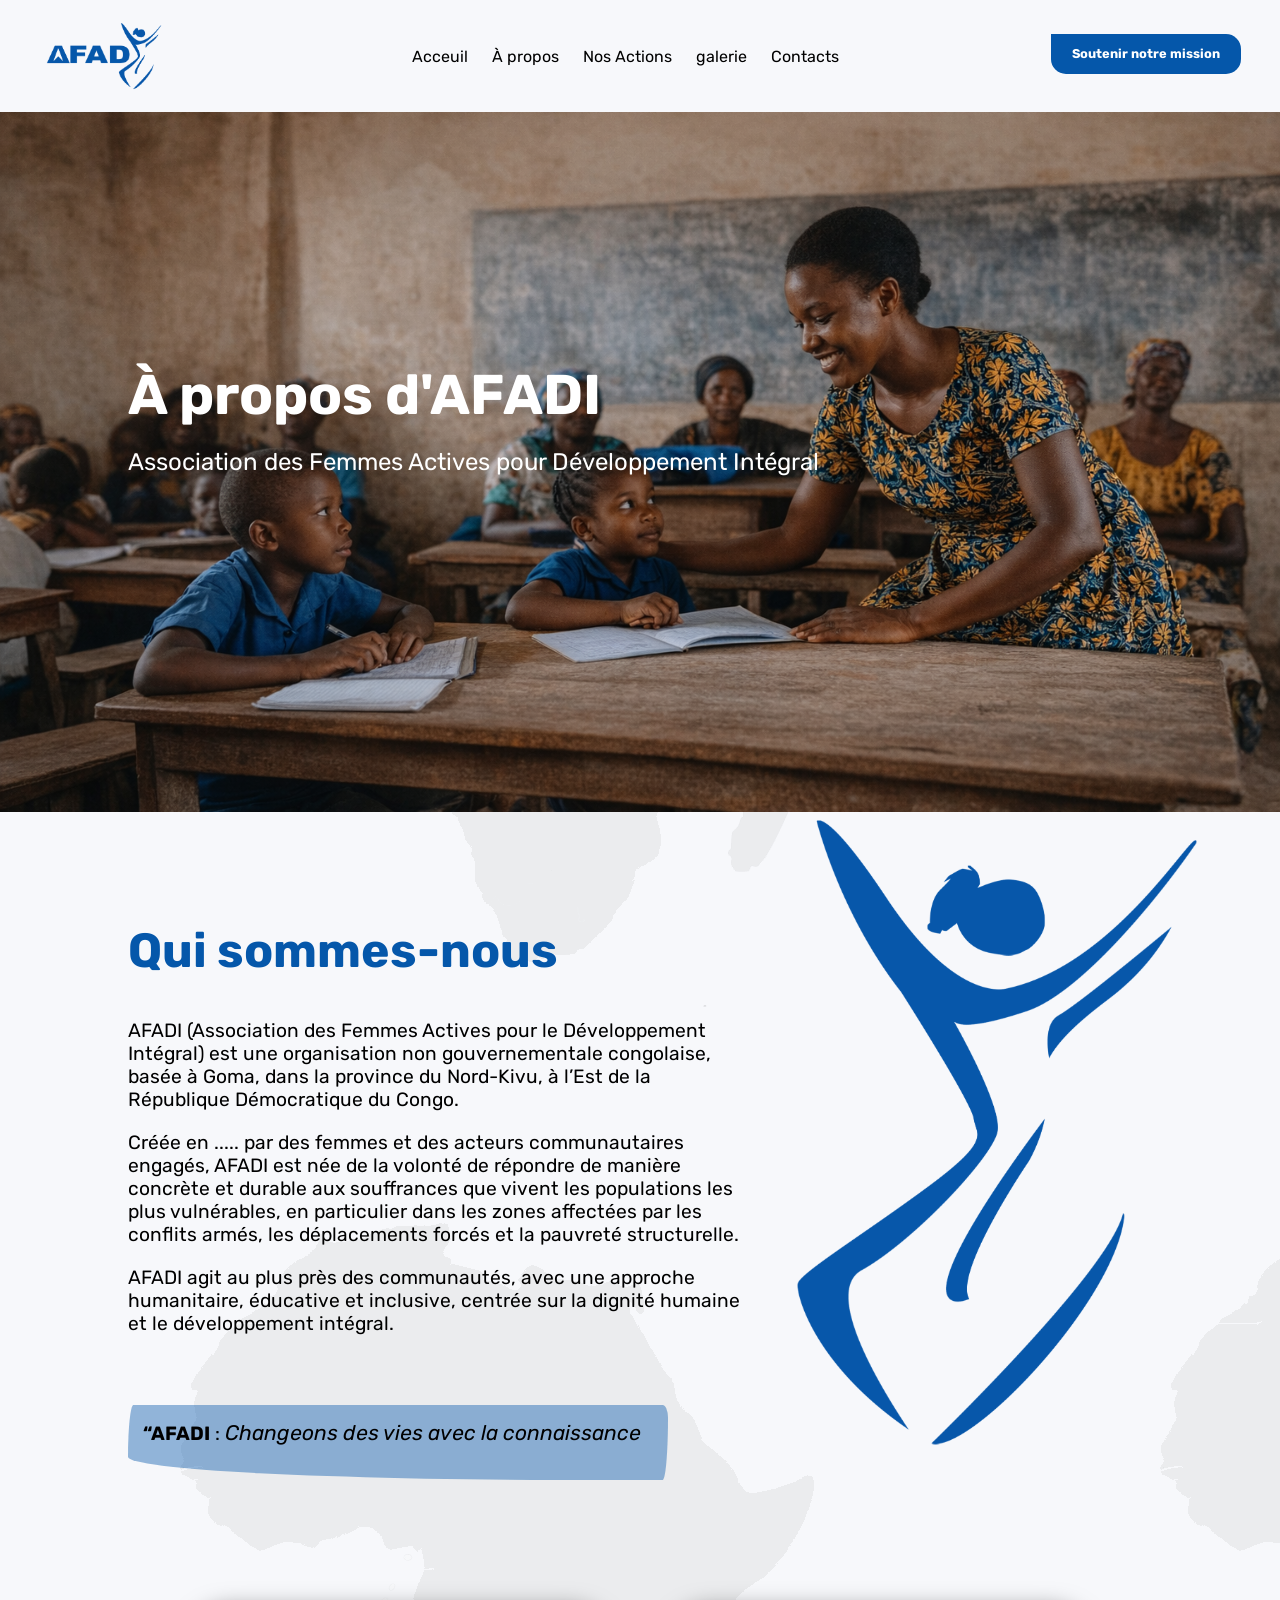
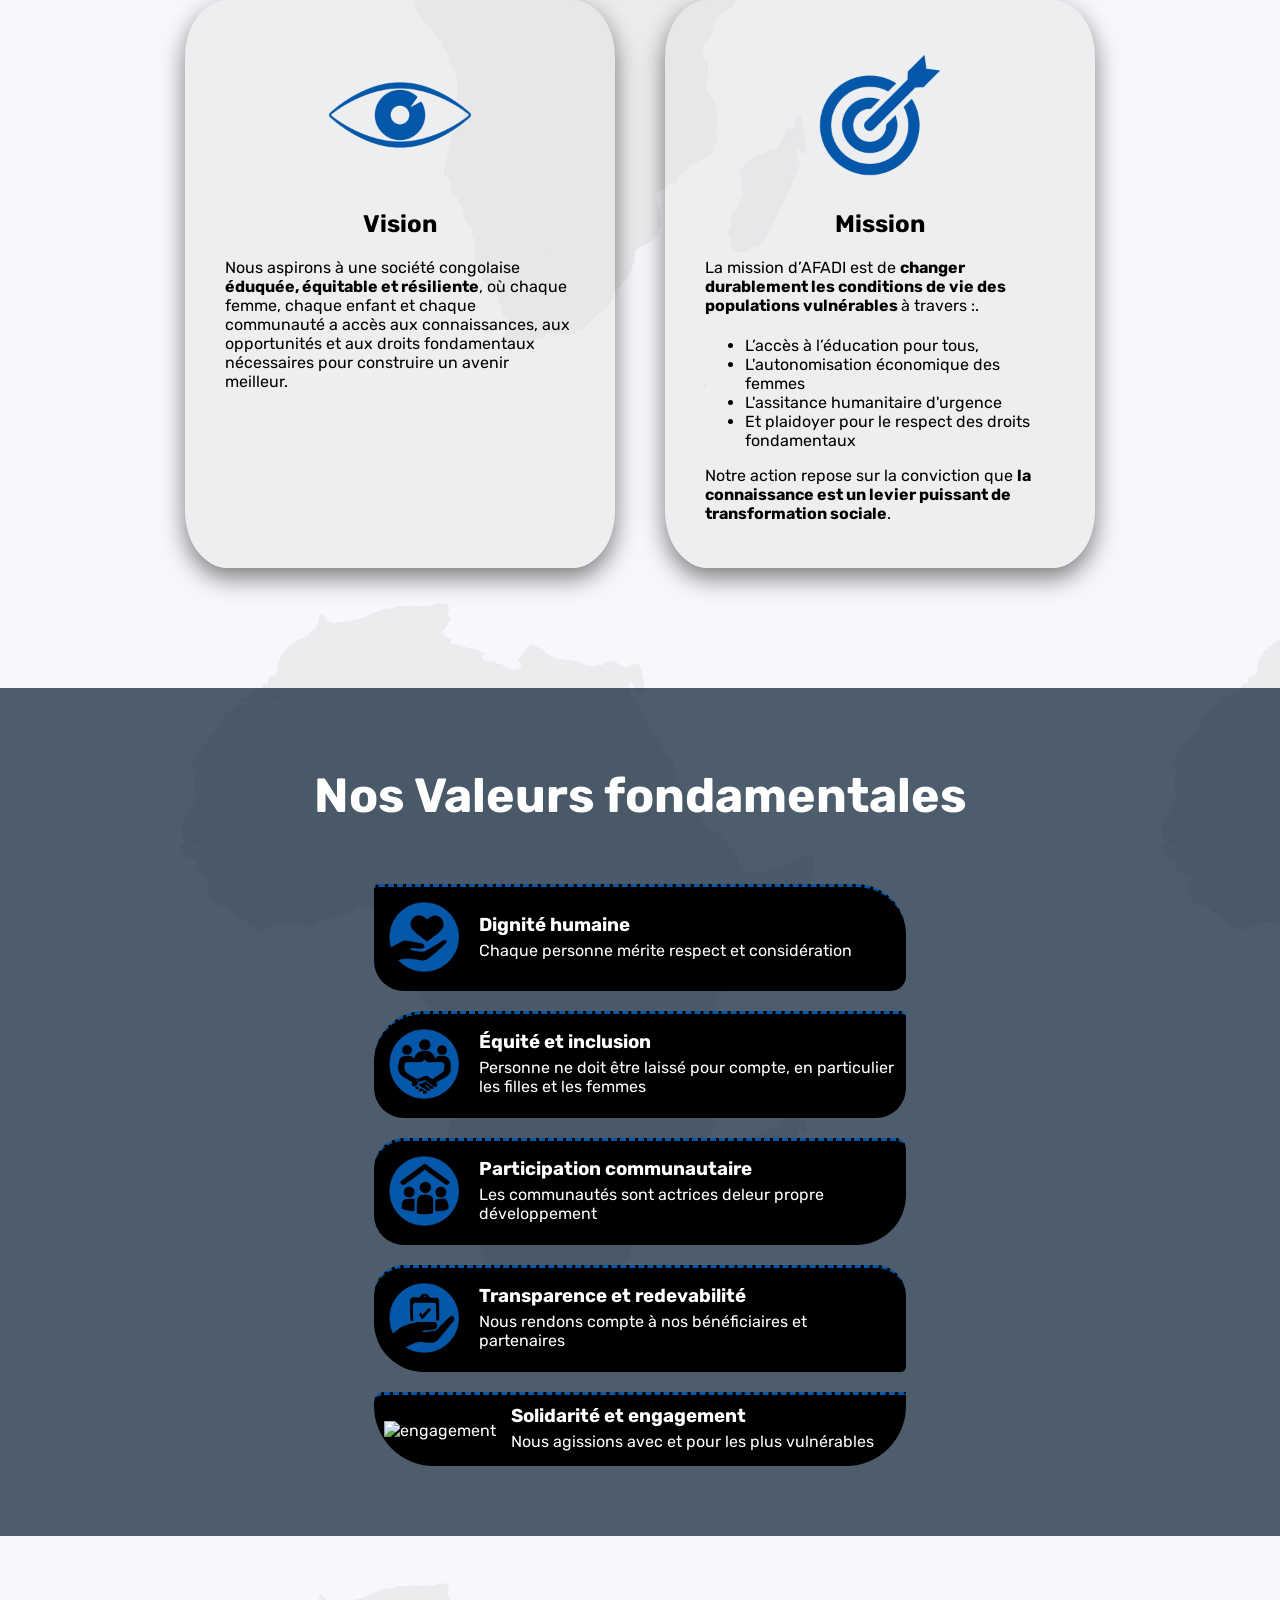
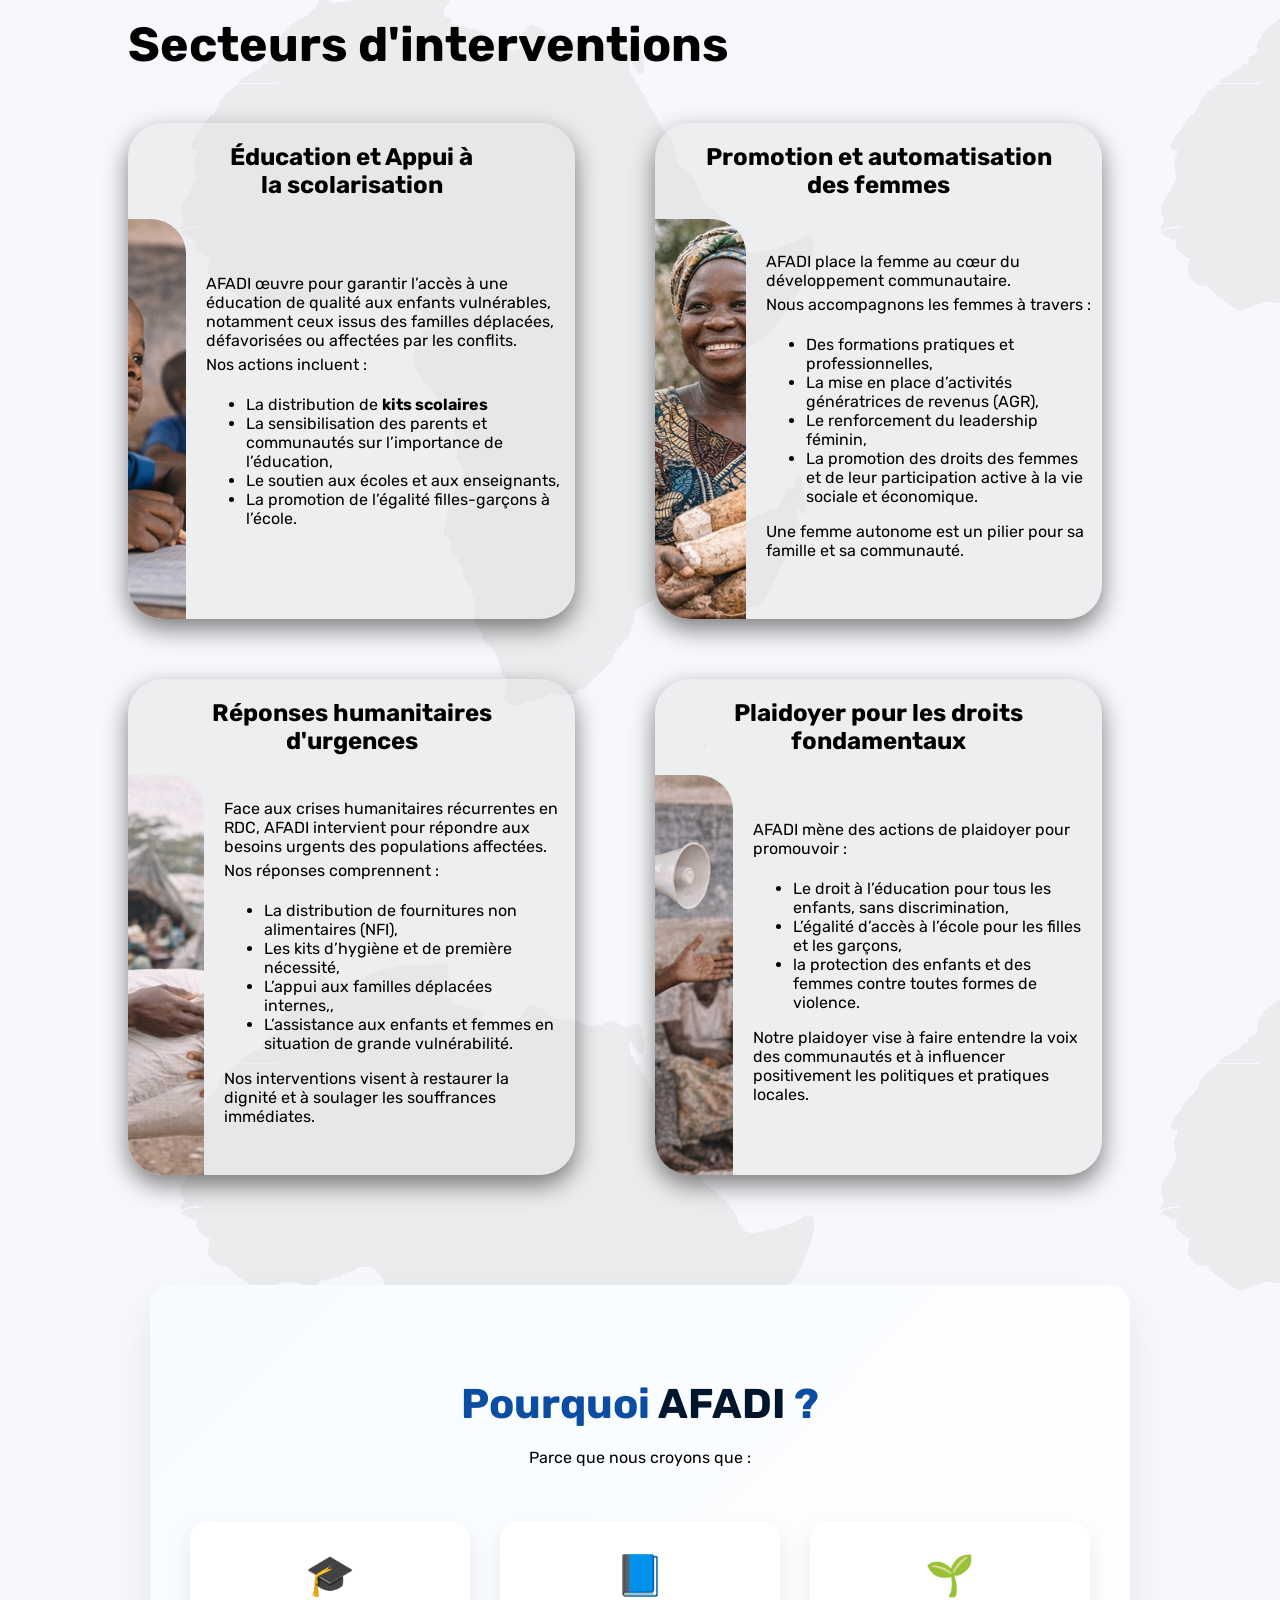
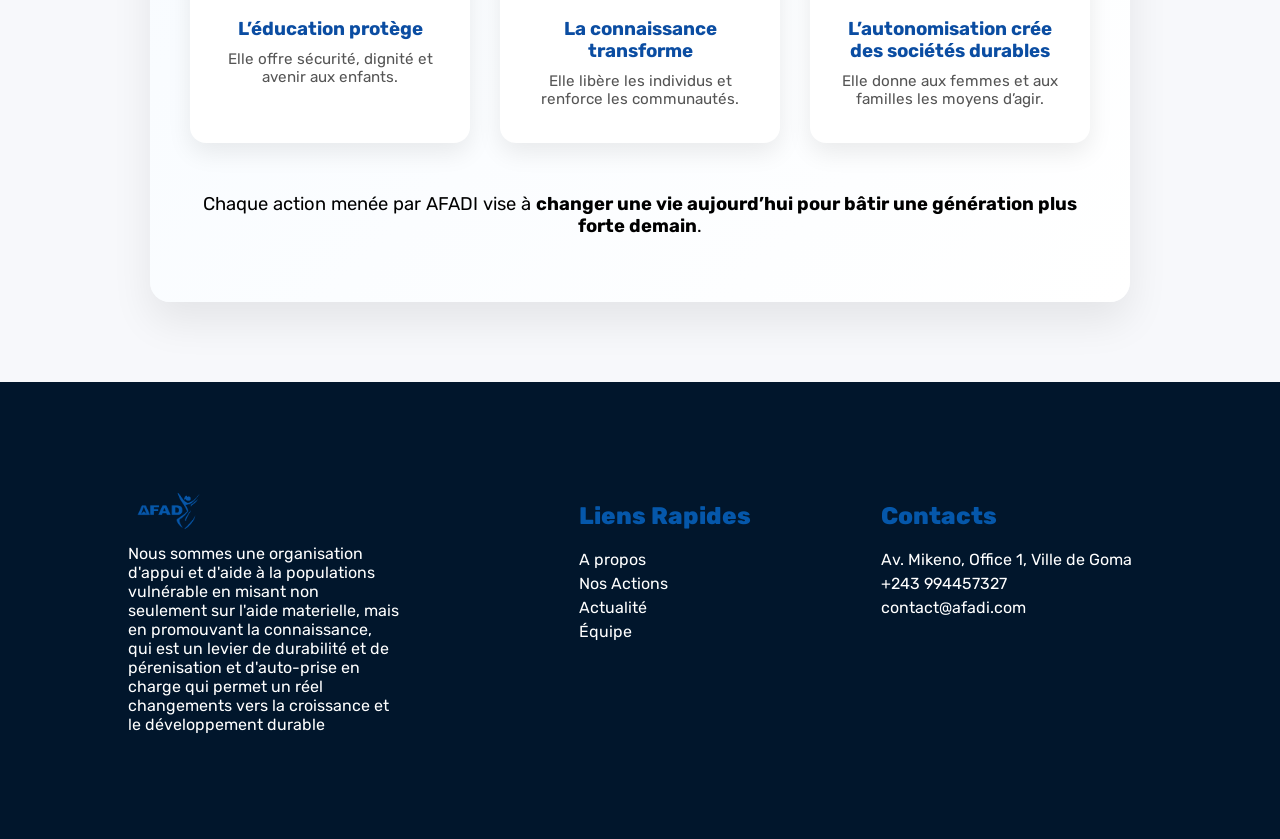
==== Apropos.html @ 5223f1b3 "Premiere base du site Afadi" ====
<!DOCTYPE html>
<html lang="en">
<head>
    <meta charset="UTF-8">
    <meta name="viewport" content="width=device-width, initial-scale=1.0">
    <title>AFADI_À Propos</title>
    <link rel="stylesheet" href="styleApropos.css">
    <link rel="preconnect" href="https://fonts.googleapis.com">
    <link rel="preconnect" href="https://fonts.gstatic.com" crossorigin>
    <link href="https://fonts.googleapis.com/css2?family=Mozilla+Headline:wght@200..700&family=Rubik:ital,wght@0,300..900;1,300..900&display=swap" rel="stylesheet">
</head>
<body>
    <div class="partie1 btn">
        <header>
            <img src="logAf.png" alt="logo Afadi">
            <div class="ent">
                <nav>    
                   <a href="index.html" class="lien">Acceuil</a> 
                    <a href="Apropos.html" class="lien">À propos</a>
                    <a href="nosActions.html" class="lien"> Nos Actions</a>
                    <a href="#" class="lien"> galerie</a>
                    <a href="#" class="lien"> Contacts</a>
                </nav>
            </div>
            <div class="ent">
                <p>
                    <a href="#" class="bouton">Soutenir notre mission</a>
                </p>
            </div>
        </header>
    </div>

        <main>       
            <section class="about">
                
                <h1 class="about_title1">À propos d'AFADI</h1>
                <p>Association des Femmes Actives pour Développement Intégral</p>
                
            </section>
            <section class="impact">
                <div class="impact__bloc-text">
                    <h1>Qui sommes-nous</h1>
                    <p>AFADI (Association des Femmes Actives pour le Développement Intégral) est une organisation non gouvernementale congolaise, basée à Goma, dans la province du Nord-Kivu, à l’Est de la République Démocratique du Congo. </p>
                    <p>Créée en ..... par des femmes et des acteurs communautaires engagés, AFADI est née de la volonté de répondre de manière concrète et durable aux souffrances que vivent les populations les plus vulnérables, en particulier dans les zones affectées par les conflits armés, les déplacements forcés et la pauvreté structurelle. </p>
                    <p>AFADI agit au plus près des communautés, avec une approche humanitaire, éducative et inclusive, centrée sur la dignité humaine et le développement intégral.                        </p>
                    <div class="slogan">
                        <p><strong>“AFADI</strong> : <span>Changeons des vies avec la connaissance</span> </p>
                    </div>       
                </div>
                <div class="espace_logo">
                    <img src="icone-logo.png" alt="logo afadi">
                </div>
            </section>
            <section class="realisation sec">
                <div class="vision cadre">
                    <div class="titre">
                        <img src="images/illustration/IconeVision.png" alt="icone vision">
                    </div>
                    <div class="text_icone">
                        <h1>Vision</h1>
                        <p>Nous aspirons à une société congolaise <strong>éduquée, équitable et résiliente</strong>, où chaque femme, chaque enfant et chaque communauté a accès aux connaissances, aux opportunités et aux droits fondamentaux nécessaires pour construire un avenir meilleur.</p>
                    </div>
                </div>
                <div class="mission cadre">
                    <div class="titre">
                        <img src="images/illustration/IconeMission.png" alt="icone mission">
                    </div>
                    <div class="text_icone">
                        <h1>Mission</h1>
                        <p>La mission d’AFADI est de <strong> changer durablement les conditions de vie des populations vulnérables </strong> à travers :.</p>
                        <ul>
                            <li>L’accès à l’éducation pour tous,</li>
                            <li>L'autonomisation économique des femmes</li>
                            <li>L'assitance humanitaire d'urgence</li>
                            <li>Et plaidoyer pour le respect des droits fondamentaux</li>
                        </ul>
                        <p>Notre action repose sur la conviction que <strong> la connaissance est un levier puissant de transformation sociale</strong>.</p>
                    </div>
                </div>
            </section>
            <section class="nos_valeurs">
                <div class="section_valeur">
                    <h1>Nos Valeurs fondamentales</h1>
                    <div class="bloc_valeur">
                        <div class="valeur un">
                            <div class="icone_valeur">
                                <img src="images/illustration/iconeValeur/valeurDignite.png" alt="dignité">
                            </div>
                            <div>
                                <h3>Dignité humaine</h3>
                                <p>Chaque personne mérite respect et considération</p>
                            </div>
                        </div>
                        <div class="valeur deux">
                            <div class="icone_valeur">
                                <img src="images/illustration/iconeValeur/IconeEquite.png" alt="Equité">
                            </div>
                            <div>
                                <h3>Équité et inclusion</h3>
                                <p>Personne ne doit être laissé pour compte, en particulier les filles et les femmes</p>
                            </div>
                        </div>
                        <div class="valeur trois">
                            <div class="icone_valeur">
                                <img src="images/illustration/iconeValeur/valeurParticipation.png" alt="participation">
                            </div>
                            <div>
                                <h3>Participation communautaire</h3>
                                <p>Les communautés sont actrices deleur propre développement</p>
                            </div>
                        </div>
                        <div class="valeur quatre">
                            <div class="icone_valeur">
                                <img src="images/illustration/iconeValeur/valeurTransparence.png" alt="redevabilité">
                            </div>
                            <div>
                                <h3>Transparence et redevabilité</h3>
                                <p>Nous rendons compte à nos bénéficiaires et partenaires</p>
                            </div>
                        </div>
                        <div class="valeur cinq">
                            <div class="icone_valeur">
                                <img src="images/illustration/iconeValeur/IconeSolidarité.png" alt="engagement">
                            </div>
                            <div>
                                <h3>Solidarité et engagement</h3>
                                <p>Nous agissions avec et pour les plus vulnérables</p>
                            </div>
                        </div>
                    </div>
                </div>
           </section>
           <section class="secteur">
                <h1>Secteurs d'interventions</h1>
                <div class="bloc_secteur">
                    <div class="interventions education">
                        <h2>Éducation et Appui à <br> la scolarisation</h2>
                        <div class="contenue">
                            <div class="educ_image sect">
                                
                            </div>
                            <div class="educ text">
                                <p>AFADI œuvre pour garantir l’accès à une éducation de qualité aux enfants vulnérables, notamment ceux issus des familles déplacées, défavorisées ou affectées par les conflits.</p>
                                <p>Nos actions incluent :</p>
                                <ul>
                                    <li>La distribution de <strong>kits scolaires</strong></li>
                                    <li>La sensibilisation des parents et communautés sur l’importance de l’éducation,</li>
                                    <li>Le soutien aux écoles et aux enseignants,</li>
                                    <li>La promotion de l’égalité filles-garçons à l’école.</li>
                                </ul>
                            </div>
                        </div>
                    </div>
                    <div class="interventions Promotion">
                        <h2>Promotion et automatisation <br> des femmes</h2>
                        <div class="contenue">
                            <div class="promo_image sect">
                                
                            </div>
                            <div class="promo text">
                                <p>AFADI place la femme au cœur du développement communautaire.</p>
                                <p>Nous accompagnons les femmes à travers :</p>
                                <ul>
                                    <li>Des formations pratiques et professionnelles,</li>
                                    <li>La mise en place d’activités génératrices de revenus (AGR),</li>
                                    <li>Le renforcement du leadership féminin,</li>
                                    <li>La promotion des droits des femmes et de leur participation active à la vie sociale et économique.</li>
                                </ul>
                                <p>Une femme autonome est un pilier pour sa famille et sa communauté.</p>
                            </div>
                        </div>
                    </div>
                    <div class="interventions urgence">
                        <h2>Réponses humanitaires <br> d'urgences</h2>
                        <div class="contenue">
                            <div class="urgence_image sect">
                                
                            </div>
                            <div class="urgence text">
                                <p>Face aux crises humanitaires récurrentes en RDC, AFADI intervient pour répondre aux besoins urgents des populations affectées.</p>
                                <p>Nos réponses comprennent :</p>
                                <ul>
                                    <li>La distribution de fournitures non alimentaires (NFI),</li>
                                    <li>Les kits d’hygiène et de première nécessité,</li>
                                    <li>L’appui aux familles déplacées internes,,</li>
                                    <li>L’assistance aux enfants et femmes en situation de grande vulnérabilité.</li>
                                </ul>
                                <p>Nos interventions visent à restaurer la dignité et à soulager les souffrances immédiates.</p>
                            </div>
                        </div>
                    </div>
                    <div class="interventions plaidoyer">
                        <h2>Plaidoyer pour les droits <br> fondamentaux</h2>
                        <div class="contenue">
                            <div class="plaidoyer_image sect">
                                
                            </div>
                            <div class="plaidoyer text">
                                <p>AFADI mène des actions de plaidoyer pour promouvoir :</p>
                                <ul>
                                    <li>Le droit à l’éducation pour tous les enfants, sans discrimination,</li>
                                    <li>L’égalité d’accès à l’école pour les filles et les garçons,</li>
                                    <li>la protection des enfants et des femmes contre toutes formes de violence.</li>
                                </ul>
                                <!-- <p>Nous collaborons avec :</p>
                                <ul>
                                    <li>Le gouvernement à travers ses différents services</li>
                                    <li>Les différents Cluster ainsi que les organisations partenaires et les leaders communautaires.</li>
                                </ul> -->
                                <p>Notre plaidoyer vise à faire entendre la voix des communautés et à influencer positivement les politiques et pratiques locales.</p>
                            </div>
                        </div>
                    </div>
                </div>            
           </section>
           
           <section class="afadi">
                <h1>Pourquoi <strong>AFADI</strong> ?</h1>
                <p>Parce que nous croyons que :</p>
            
                <div class="afadi-pillars">
                <div class="pillar">
                    <span>🎓</span>
                    <h3>L’éducation protège</h3>
                    <p>Elle offre sécurité, dignité et avenir aux enfants.</p>
                </div>
            
                <div class="pillar">
                    <span>📘</span>
                    <h3>La connaissance transforme</h3>
                    <p>Elle libère les individus et renforce les communautés.</p>
                </div>
            
                <div class="pillar">
                    <span>🌱</span>
                    <h3>L’autonomisation crée des sociétés durables</h3>
                    <p>Elle donne aux femmes et aux familles les moyens d’agir.</p>
                </div>
                </div>
            
                <p class="afadi-impact">
                Chaque action menée par AFADI vise à
                <strong>changer une vie aujourd’hui pour bâtir une génération plus forte demain</strong>.
                </p>
          </section>

        </main>
        <footer>
            <div class="all">
                <div class="foot info">
                    <img src="logAf.png" alt="logo Afadi">
                    <p>Nous sommes une organisation d'appui et d'aide à la populations vulnérable en misant non seulement sur l'aide materielle, mais en promouvant la connaissance, qui est un levier de durabilité et de pérenisation et d'auto-prise en charge qui permet un réel changements vers la croissance et le développement durable </p>
                </div>
                <div class="foot liens">
                    <h2>Liens Rapides</h2>
                    <p><a href="#">A propos</a></p>
                    <p><a href="#">Nos Actions</a></p>
                    <p><a href="#">Actualité</a></p>
                    <p><a href="#">Équipe</a></p>
                </div>
                <div class="foot contact">
                    <h2>Contacts</h2>
                    <p>Av. Mikeno, Office 1, Ville de Goma</p>
                    <p>+243 994457327</p>
                    <p>contact@afadi.com</p>
                </div>
            </div>
        </footer>
  
</body>
</html>
---- styleApropos.css ----
body{
    margin: 0px;
    font-family: "Rubik", sans-serif;
    background-color: #f7f8fb;
}
.btn{
    padding :0% 2%;
}

/* bloc regroupant tout les elements de l'entete */

img{
    width: 150px;
}
header{
    padding: 3px;
    display: flex;
    justify-content:space-between;
}
header p {
    font-size: 0.8em;
}
.ent{
    display : flex;
    align-items: center;
    gap: 40px;
}
nav{
    display: inline-block;
}
.lien{
    margin-left: 20px;
    text-decoration: none;
    color: black;
}
.lien:hover{
    font-weight: 300;
    /* text-decoration-style: dotted; */
    border-bottom: #0557aa 2px solid;
}
.bouton{
    display: block;
    color: white;
    background-color: #0557aa;
    width: 170px;
    height: 40px;
    border-radius: 0px 15px 15px 15px;
    text-align: center;
    display: flex;
    align-items: center;
    justify-content: center;
    text-decoration: none;
    font-weight: bolder;
    margin-right: 10px;
    padding: 0px 10px;
}

/* section à propos */
.about {
    height: 700px;
    background-image: url(images/Enseignante.png);
    background-size: cover;
    background-repeat: no-repeat;
    background-position: 20%;
    margin-bottom: 70px ;
}
.about_title1{
    font-size: 3.5em;
    color: white;
    padding-top: 250px ;
    width: 80%;
    padding-bottom: 20px;
    margin: auto;
}
.about_title1 + p {
    color: white;
    font-size: 1.5em;
    font-weight: 400;
    width: 80%;
    margin: auto;
}

a:hover{
    transform: scale(0.9);
}
/*  */
main{
    background-image: url(images/img_util/background2.png);
}


/* bloc qui justifie l'impact de nos actions */
.impact{
    width: 80%;
    margin: auto;
    display: flex;
}

.impact__bloc-text{
    width: 60%;
    margin-bottom: 50px;
}
.impact__bloc-text h1{
    font-size: 3em;
    color: #0557aa;
}
.impact__bloc-text p{
    font-size: 1.2em;
    padding-bottom: 20px;
}
.espace_logo{
    margin: auto;
    position: relative;
    
}
.espace_logo img{
    width: 500px;
    position: absolute;
    left:-200px;
    bottom: -260px ;
}
.slogan{
    background-color:#0558aa6c;
    padding: 15px;
    margin-top: 50px;
    width: 510px;
    border-radius: 1% 1% 1% 83% / 69% 17% 83% 31% ;
}
.slogan span{
    font-style: italic;
    font-size: 1.1em;
}

/* design responsive pour la partie impact */

@media screen and (max-width: 900px){
    .slogan{
        width: 370px;
        font-size: 80%;
    }
    .impact__bloc-text p{
        font-size: 1.1em;
    }
    .espace_logo{
        display: none;
    }
}

/* partie réalisation des projets */
.sec{
    width: 80%;
    margin: auto;
    display: flex;
    justify-content: center;
    flex-wrap: wrap;
    gap:50px;
    padding-top: 70px;
    padding-bottom:120px;
}
.cadre{
    width: 350px;
    background-color: #e1e1e375;
    border-radius: 10% 10% 10% 10%;
    padding: 40px;
    /* margin-top: 60px; */
    /* margin-bottom: 30px; */
    box-shadow: 0 10px 25px rgba(0, 0, 0, 0.5);
}
.titre img {
    display: block;
    margin: auto;
}
.text_icone h1{
    text-align: center;
}

/* Nos valeurs fondamentaux */
.nos_valeurs{
    background-color: #01162caf;
    color: white;
    margin-bottom: 80px;
}
.section_valeur{
    width: 80%;
    margin: auto;
    padding: 20px 0px;
}
.section_valeur h1{
    text-align: center;
    padding: 20px 0px;
    font-size: 3em;
}
.bloc_valeur{
    
    padding-bottom: 30px;
}
.valeur{
    display: flex;
    align-items: center;
    background-color: black;
    width: 50%;
    margin-bottom: 20px !important;
    margin: auto;
    padding: 10px 10px;
    gap: 15px;
    border-top: #0557aa dashed 3px;
    transition: transform 0.8s ease;
}
.valeur:hover {
    transform: translateY(4px);
    box-shadow: 0 10px 25px rgba(0, 0, 0, 0.5);
  }
.un{
    border-radius: 5px 50px 15px 30px;
}
.deux{
    border-radius: 50px 5px 30px 30px;
}
.trois{
    border-radius: 30px 10px 50px 30px;
}
.quatre{
    border-radius: 30px 30px 5px 50px;
}
.cinq{
    border-radius: 10px 0px 60px 60px;
}
.valeur h3,p{
    margin: 0px;
    padding-bottom: 5px;
}
.icone_valeur img{
    width: 80px;
}

@media screen and (max-width:850px) {
    .valeur{
        width: 90%;
    }
    .section_valeur{
        width: 100%;
    }
}

/* secteurs dans lesquelles AFADi interviens  */

.secteur{
    width: 80%;
    margin: auto;
}
.secteur h1{
    font-size: 3em;
    margin-bottom: 50px;
}
.bloc_secteur{
    display: grid;
    grid-template-columns: repeat(auto-fit, minmax(450px, 1fr));
    /* grid-template-columns: 1fr 1fr; */
    gap: 30px;
    
}
.interventions{
    border-radius: 35px;
    background-color: #e1e1e375;
    margin-bottom: 30px;
    box-shadow: 0 10px 25px rgba(0, 0, 0, 0.5);
    width: 90%;
}
.interventions h2{
    text-align: center;
}
.contenue{
    display: flex;
    align-items: center;
    gap:20px;
    height: 400px;
}
.sect{
    width: 48%;
    height: 400px;
    border-radius: 0px 35px 0 35px;
    aspect-ratio: 5 / 5;
}
.text{
    
    max-height: 350px;
    /* overflow: scroll; */
    padding-right: 10px;
    padding-bottom: 20px;
}
.educ_image{
    background-image: url(images/imageSecteur/education.jpg);
    background-size: cover;
    background-position: center;
}
.promo_image{
    background-image: url(images/imageSecteur/automatisation.jpg);
    background-size: cover;
    background-position: center;
}
.urgence_image{
    background-image: url(images/imageSecteur/urgence.jpg);
    background-size: cover;
    background-position: center;
}
.plaidoyer_image{
    background-image: url(images/imageSecteur/plaidoyer.jpg);
    background-size: cover;
    background-position: center;
}

@media screen and (max-width:600px){
    .contenue{
        flex-direction: column;
        height: 590px;
    }
    .sect{
        width: 100%;
        height: 250px;
    }
    .text{
        padding: 20px;
    }
}

/* pourquoi choisir ADAFI */

.afadi {
    max-width: 900px;
    margin: 80px auto;
    padding: 60px 40px;
    background: linear-gradient(135deg, #f7fbff, #ffffff);
    border-radius: 20px;
    box-shadow: 0 20px 40px rgba(0, 0, 0, 0.08);
    text-align: center;
  }
  
  .afadi h1 {
    font-size: 2.6rem;
    color: #0b4da2;
    margin-bottom: 20px;
  }
  
  .afadi h1 strong {
    color: #01162c /* doré AFADI */
  }

  .afadi-pillars {
    display: grid;
    grid-template-columns: repeat(auto-fit, minmax(250px, 1fr));
    gap: 30px;
    margin: 50px 0;
  }
  
  .pillar {
    background: #ffffff;
    border-radius: 16px;
    padding: 30px 20px;
    box-shadow: 0 10px 25px rgba(0, 0, 0, 0.08);
    transition: transform 0.3s ease;
  }
  
  .pillar:hover {
    transform: translateY(8px);
  }
  
  .pillar span {
    font-size: 2.5rem;
    display: block;
    margin-bottom: 15px;
  }
  
  .pillar h3 {
    color: #0b4da2;
    margin-bottom: 10px;
  }
  
  .pillar p {
    font-size: 0.95rem;
    color: #555;
  }
  
  .afadi-impact {
    font-size: 1.15rem;
    margin-top: 30px;
  }


/* partie footer */

footer{
    background-color: #01162c;
    color: white;
    padding: 100px 0px;
}
.info img{
    width: 30%;
}
footer .all{
    display: flex;
    gap: 30px;
    width: 80%;
    margin: auto;
    
}
.foot{
    width: 50%;
}
.liens{
    padding-left: 150px;
}
.liens a{
    text-decoration: none;
    color: white;
}
.foot h2{
    color: #0557aa;
    font-weight: 800;
}

/* responsive design, partie qui traite de design adaptative pour différents  types d'écran */

@media screen and (max-width:600px) {
    img{
        width: 150px;
    }
    header{
        flex-wrap: wrap;
        justify-content: center;
    }
    header p {
        font-size: 0.6em;
    }
    nav a{
        font-size: 0.8em;
    }
    nav{
        padding-bottom: 20px;
    }
    .bouton{
        width: 120px;
        height: 40px;
        border-radius: 0px 15px 15px 15px;
    }
    .chap1{
        width: 90%;
        margin-left: 8%;
        margin-top:5%;
    }
    .chap1 h1{
        font-size: 2.5em;
        padding-bottom: 2%;
    }
    .chap1 p{
        font-size: 1.3em;
        width: 90%;
        margin-top : 10%;
    }
    .chap1 a{
        font-size: 0.5em;
        padding : 1% 0%;
        margin-top : 10%;
        margin: auto;
    }
    .partie1{
        background-size:0;
        background-repeat: no-repeat;
    }
    .responsive{
        background-image: url(images/img_util/background1.png);
        height: 320px;
        background-size:150%;
        background-position: right;
    }
    .point1{
        font-size: 0.7em;
    }
    /* partie à propos */
    .about_title1{
        font-size: 2.1em;
    }
    .nos_activites {
        flex-direction: column;
        align-items: center;
        gap: 50px;
    }
    .boite{
        width: 200px;
        background-color: #ffffff;
        padding :  10px 40px;
        margin : auto;
    }
    /* partie impact */
    .impact__bloc{
        flex-direction: column-reverse;
        gap: 40px;
        
    }
    .impact__bloc-text{
        width: 100%;
    }
    .jus{
        text-align: center;
    }
    .impact__bloc-text h1{
        font-size: 2.5em;
    }
    .impact__bloc-image{
        width: 450px;
        margin: auto;
        
    }
    .image1{
        width: 400px ;
        height: 400px;
    }
    .image2{
        left: 50px;
        bottom: 10px;
    }
    .image3{
        width: 150px ;
        height: 150px;
        right: -10px;
        top: 170px;   
    }
    /* parties réalialisation */
    .real__titre{
        font-size: 2.5em;
    }
    .real__para{
        margin-bottom: 50px;
    }
    .real__projet{
        flex-direction: column;
        gap : 50px
    }
    .reali{
        width: 350px;
        margin: 0;
        margin: auto;
    }
    .rubrique .score{
        font-size: 1.3em;
    }
    .text h2{
        font-size: 1.2em;
    }
    .consulte p{
        font-size: 0.7em;
    }
   /* partie équipe */
    .partiequipe{
        flex-direction: column;
        align-items: center;
        gap: 50px;
    }
    .pht{
        width: 340px;
        height: 340px;
    }
    .equipe h1{
        font-size: 2em;
    }
    /* partie footer */
    footer{
        background-color: #01162c;
        color: white;
        padding: 50px 0px;
    }
    .info img{
        width: 40%;
    }
    footer .all{
        flex-direction: column;
        gap: 30px;
        width: 80%;
        margin: auto;
        
    }
    .foot{
        width: 100%;
    }
    .liens{
        padding-left: 0px;
    }
    .liens a{
        text-decoration: none;
        color: white;
    }
    .foot h2{
        color: #0557aa;
        font-weight: 800;
    }
}

@media screen and (min-width:600px) and  (max-width:1200px) {
    img{
        width: 150px;
    }
   
    header p {
        font-size: 0.6em;
    }
    nav a{
        font-size: 0.8em;
    }
    nav{
        padding-bottom: 20px;
    }
    .bouton{
        width: 120px;
        height: 40px;
        border-radius: 0px 15px 15px 15px;
    }
    .chap1{
        width: 45%;
        margin-left: 8%;
        margin-top:5%;
    }
    .chap1 h1{
        font-size: 2.5em;
        padding-bottom: 2%;
    }
    .chap1 p{
        font-size: 1.3em;
        width: 90%;
        margin-top : 10%;
    }
    .chap1 a{
        font-size: 0.5em;
        padding : 1% 0%;
        margin-top : 10%;
        margin: auto;
    }
    .partie1{
        background-size:contain;
        background-repeat: no-repeat;
        background-position:120px;
    }
    .point1{
        font-size: 0.7em;
    }
    /* partie à propos */
    .about_title1{
        font-size: 2.1em;
    }
    .nos_activites {
        display: grid;
        grid-template-columns: 1fr 1fr;
        margin-top: 50px ;
        gap: 50px;
    }
    .boite{
        width: 200px;
        height: 350px;
        background-color: #ffffff;
        padding :  10px 40px;
        margin : auto;
    }
    /* partie impact */
    .impact__bloc{
        flex-direction: column-reverse;
        gap: 40px;
        
    }
    .impact__bloc-text{
        width: 100%;
    }
    .jus{
        text-align: center;
    }
    .impact__bloc-text h1{
        font-size: 2.5em;
    }
    .impact__bloc-image{
        width: 450px;
        margin: auto;
        
    }
    .image1{
        width: 400px ;
        height: 400px;
    }
    .image2{
        left: 50px;
        bottom: 10px;
    }
    .image3{
        width: 150px ;
        height: 150px;
        right: -10px;
        top: 170px;   
    }
    /* parties réalialisation */
    .real__titre{
        font-size: 2.5em;
    }
    .real__para{
        margin-bottom: 50px;
    }
    .real__projet{
        flex-wrap: wrap;
        gap : 50px
    }
    .reali{
        width: 350px;
        margin: 0;
        margin: auto;
    }
    .rubrique .score{
        font-size: 1.3em;
    }
    .text h2{
        font-size: 1.2em;
    }
    .consulte p{
        font-size: 0.7em;
    }
   /* partie équipe */
    .partiequipe{
        flex-direction: column;
        align-items: center;
        gap: 50px;
    }
    .pht{
        width: 340px;
        height: 340px;
    }
    .equipe h1{
        font-size: 2em;
    }
    /* partie footer */
    .info img{
        width: 40%;
    }
}
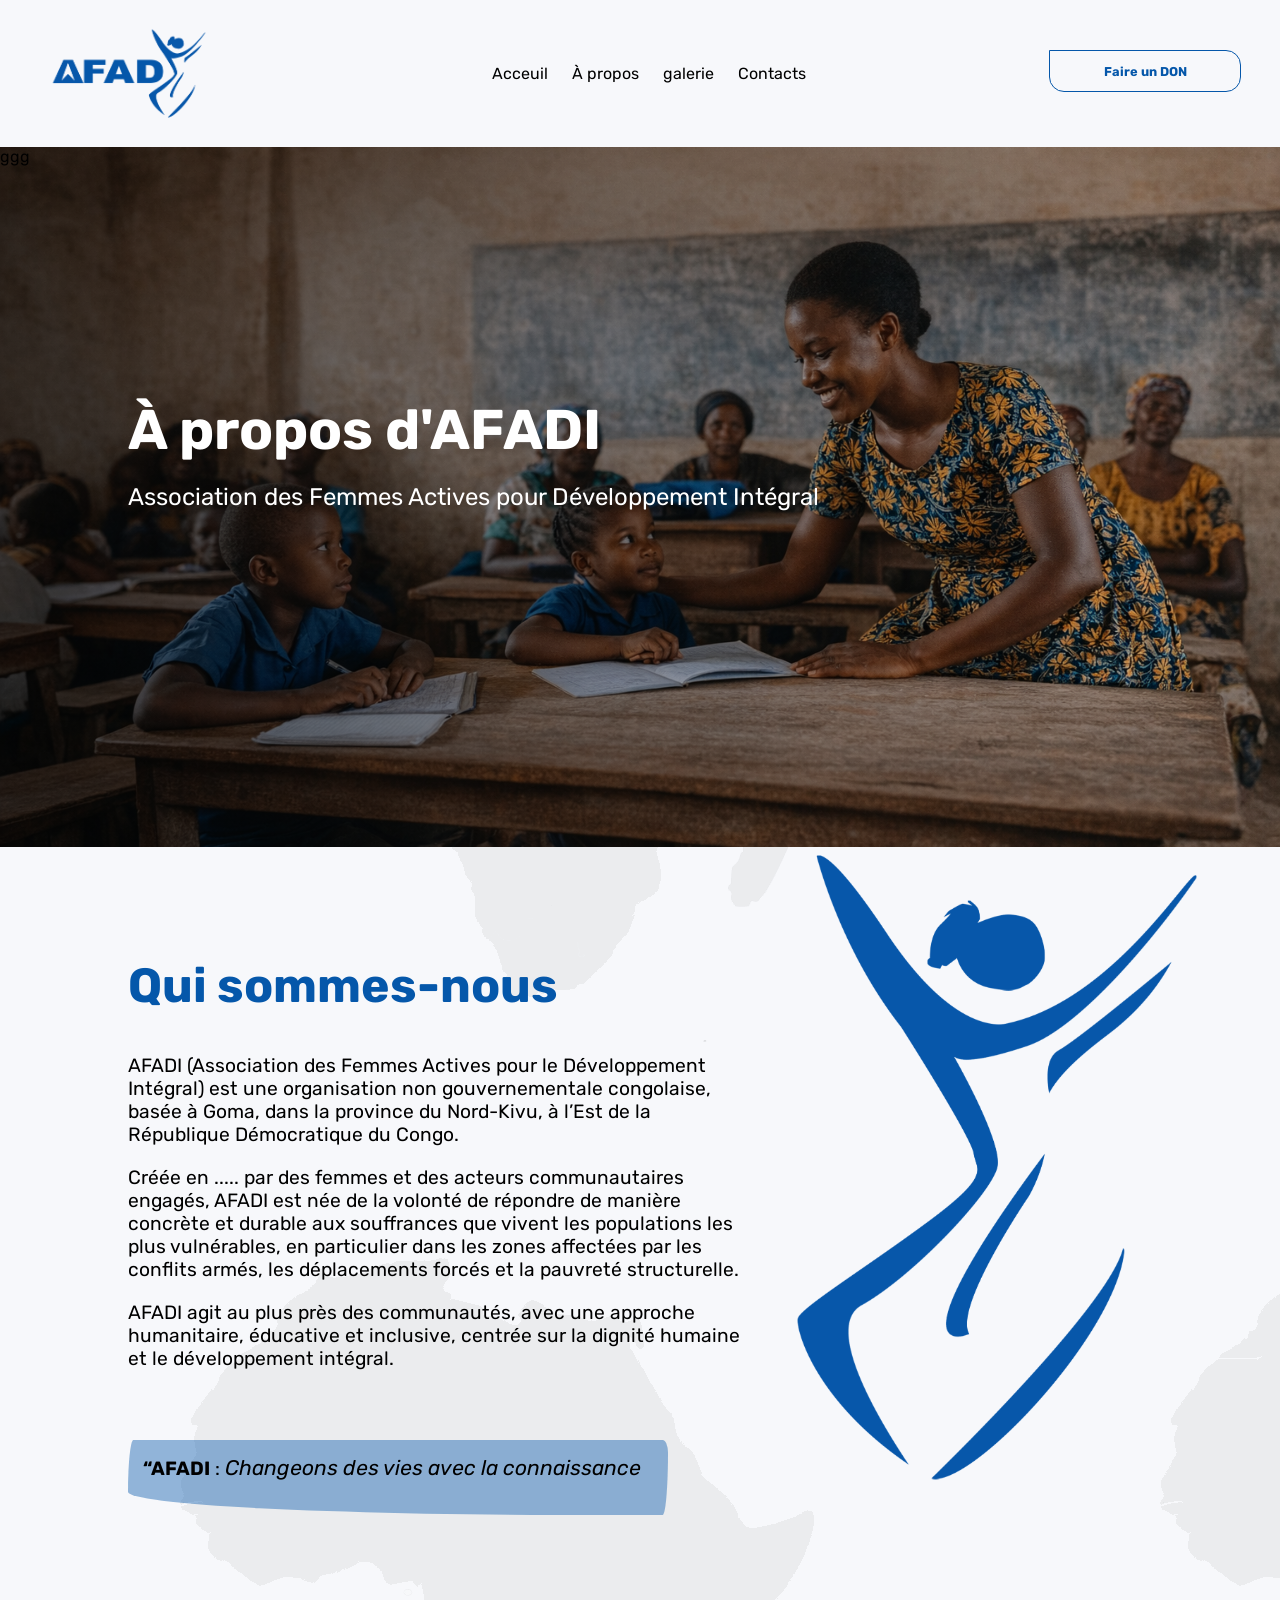
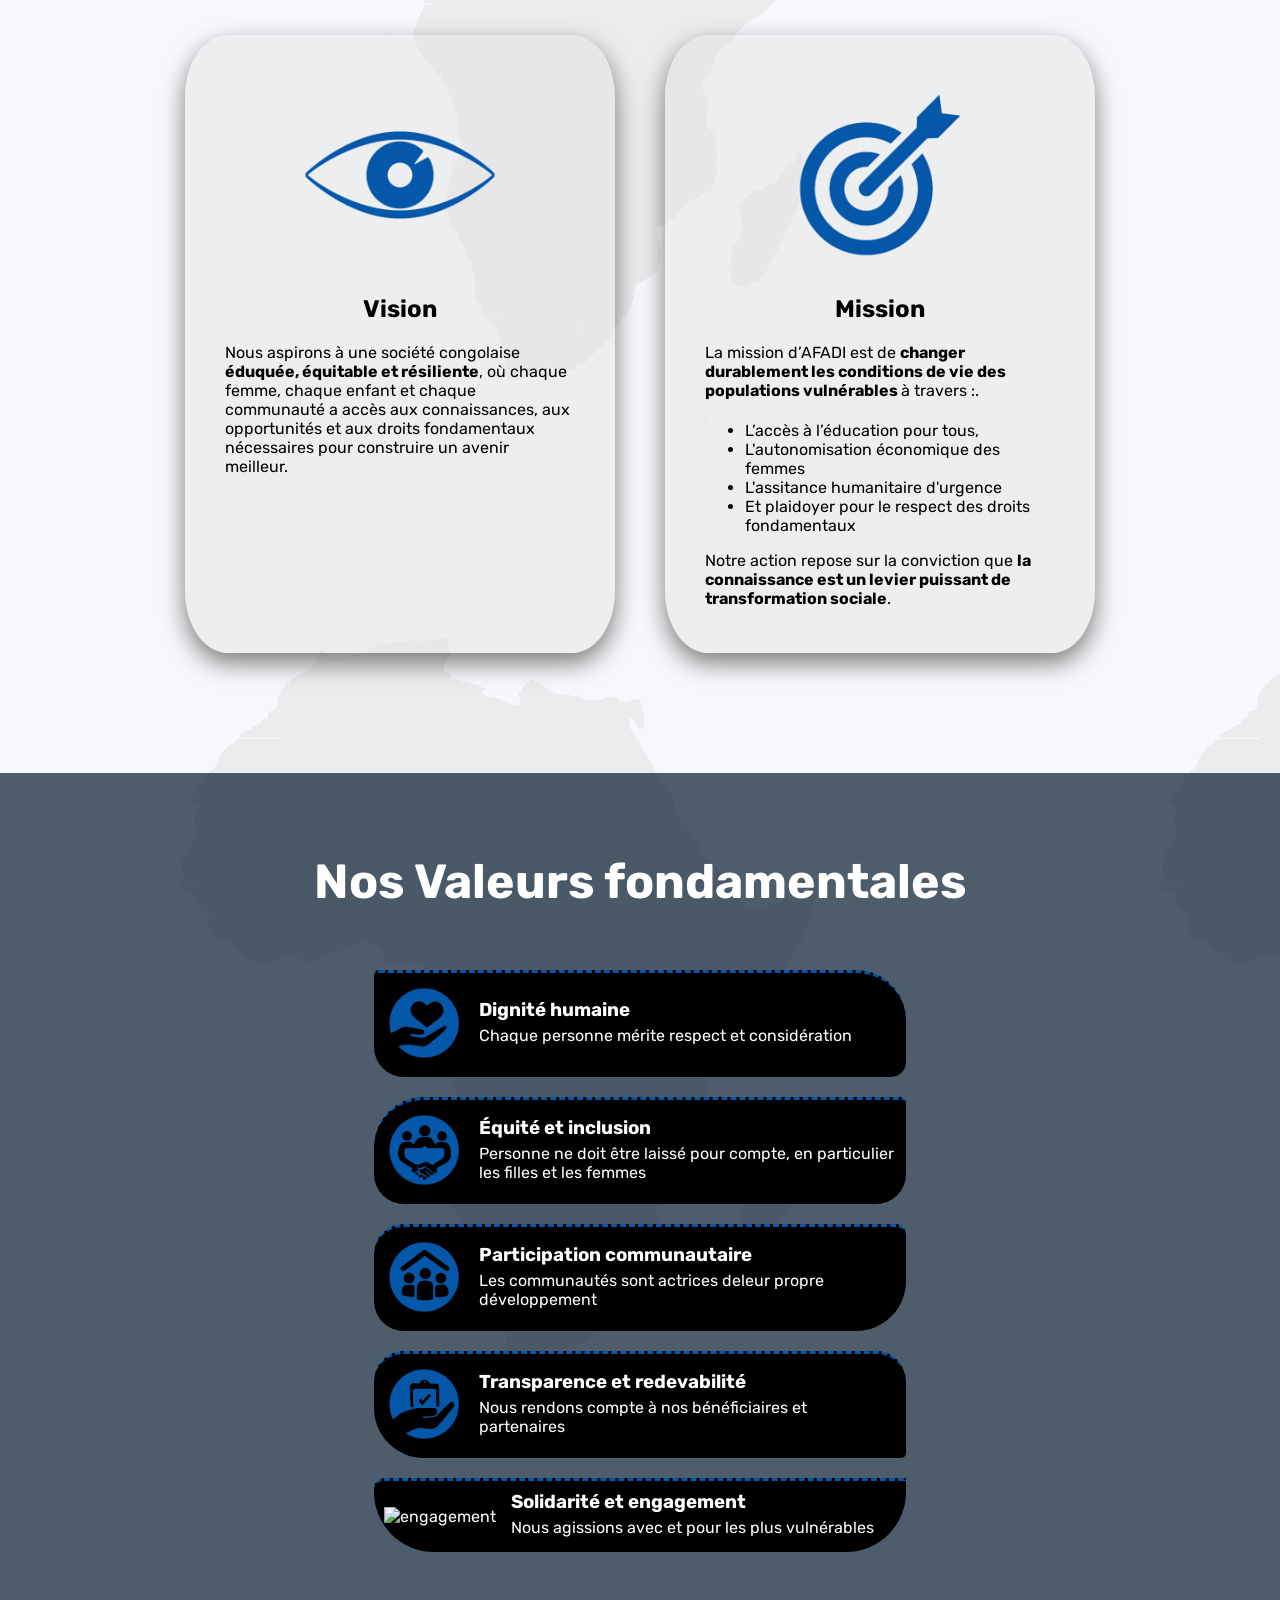
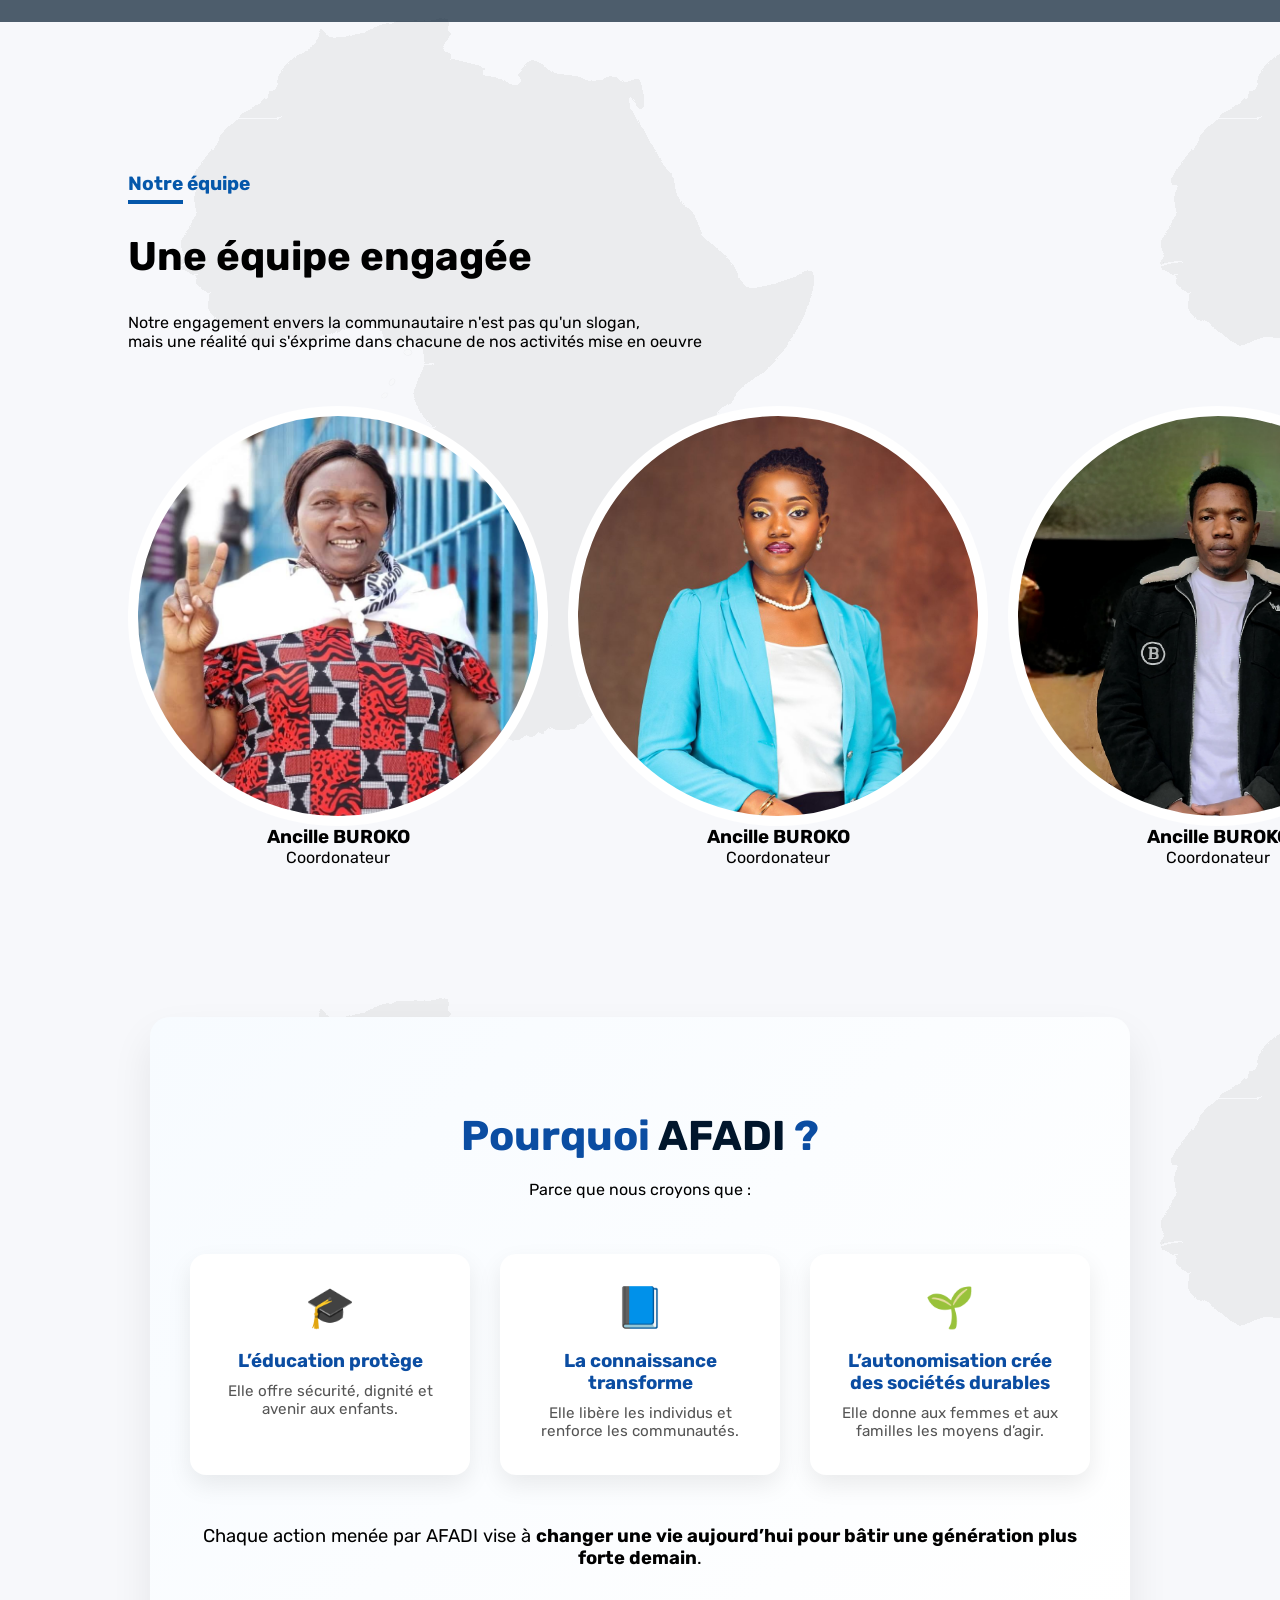
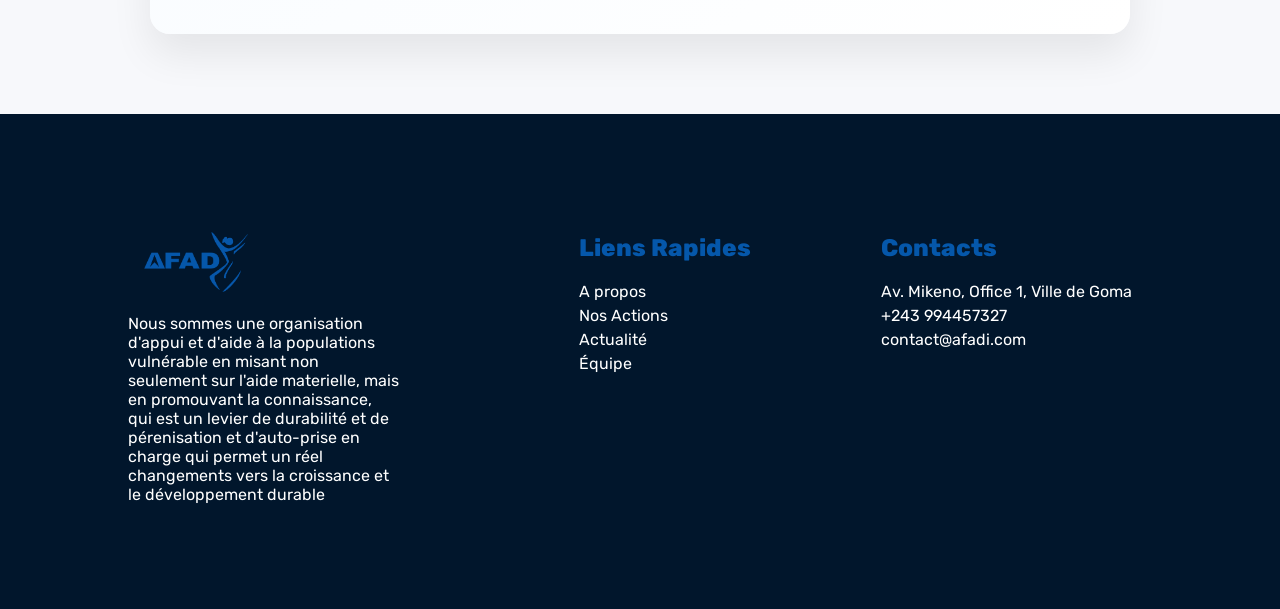
==== commit 23df92b8: "mise jour de la structure et du style du site Web" ====
--- a/Apropos.html
+++ b/Apropos.html
@@ -4,10 +4,12 @@
     <meta charset="UTF-8">
     <meta name="viewport" content="width=device-width, initial-scale=1.0">
     <title>AFADI_À Propos</title>
+    <link rel="stylesheet" href="StyleHeader_Footer.css">
     <link rel="stylesheet" href="styleApropos.css">
     <link rel="preconnect" href="https://fonts.googleapis.com">
     <link rel="preconnect" href="https://fonts.gstatic.com" crossorigin>
     <link href="https://fonts.googleapis.com/css2?family=Mozilla+Headline:wght@200..700&family=Rubik:ital,wght@0,300..900;1,300..900&display=swap" rel="stylesheet">
+    <link rel="stylesheet" href="https://cdnjs.cloudflare.com/ajax/libs/font-awesome/6.5.1/css/all.min.css">
 </head>
 <body>
     <div class="partie1 btn">
@@ -17,14 +19,13 @@
                 <nav>    
                    <a href="index.html" class="lien">Acceuil</a> 
                     <a href="Apropos.html" class="lien">À propos</a>
-                    <a href="nosActions.html" class="lien"> Nos Actions</a>
                     <a href="#" class="lien"> galerie</a>
                     <a href="#" class="lien"> Contacts</a>
                 </nav>
             </div>
             <div class="ent">
                 <p>
-                    <a href="#" class="bouton">Soutenir notre mission</a>
+                    <a href="#" class="bouton">Faire un DON <i class="fa-solid fa-arrow-right-long"></i></a>
                 </p>
             </div>
         </header>
@@ -78,6 +79,7 @@
                     </div>
                 </div>
             </section>
+
             <section class="nos_valeurs">
                 <div class="section_valeur">
                     <h1>Nos Valeurs fondamentales</h1>
@@ -130,88 +132,41 @@
                     </div>
                 </div>
            </section>
-           <section class="secteur">
-                <h1>Secteurs d'interventions</h1>
-                <div class="bloc_secteur">
-                    <div class="interventions education">
-                        <h2>Éducation et Appui à <br> la scolarisation</h2>
-                        <div class="contenue">
-                            <div class="educ_image sect">
-                                
-                            </div>
-                            <div class="educ text">
-                                <p>AFADI œuvre pour garantir l’accès à une éducation de qualité aux enfants vulnérables, notamment ceux issus des familles déplacées, défavorisées ou affectées par les conflits.</p>
-                                <p>Nos actions incluent :</p>
-                                <ul>
-                                    <li>La distribution de <strong>kits scolaires</strong></li>
-                                    <li>La sensibilisation des parents et communautés sur l’importance de l’éducation,</li>
-                                    <li>Le soutien aux écoles et aux enseignants,</li>
-                                    <li>La promotion de l’égalité filles-garçons à l’école.</li>
-                                </ul>
-                            </div>
-                        </div>
-                    </div>
-                    <div class="interventions Promotion">
-                        <h2>Promotion et automatisation <br> des femmes</h2>
-                        <div class="contenue">
-                            <div class="promo_image sect">
-                                
-                            </div>
-                            <div class="promo text">
-                                <p>AFADI place la femme au cœur du développement communautaire.</p>
-                                <p>Nous accompagnons les femmes à travers :</p>
-                                <ul>
-                                    <li>Des formations pratiques et professionnelles,</li>
-                                    <li>La mise en place d’activités génératrices de revenus (AGR),</li>
-                                    <li>Le renforcement du leadership féminin,</li>
-                                    <li>La promotion des droits des femmes et de leur participation active à la vie sociale et économique.</li>
-                                </ul>
-                                <p>Une femme autonome est un pilier pour sa famille et sa communauté.</p>
-                            </div>
-                        </div>
-                    </div>
-                    <div class="interventions urgence">
-                        <h2>Réponses humanitaires <br> d'urgences</h2>
-                        <div class="contenue">
-                            <div class="urgence_image sect">
-                                
-                            </div>
-                            <div class="urgence text">
-                                <p>Face aux crises humanitaires récurrentes en RDC, AFADI intervient pour répondre aux besoins urgents des populations affectées.</p>
-                                <p>Nos réponses comprennent :</p>
-                                <ul>
-                                    <li>La distribution de fournitures non alimentaires (NFI),</li>
-                                    <li>Les kits d’hygiène et de première nécessité,</li>
-                                    <li>L’appui aux familles déplacées internes,,</li>
-                                    <li>L’assistance aux enfants et femmes en situation de grande vulnérabilité.</li>
-                                </ul>
-                                <p>Nos interventions visent à restaurer la dignité et à soulager les souffrances immédiates.</p>
-                            </div>
-                        </div>
-                    </div>
-                    <div class="interventions plaidoyer">
-                        <h2>Plaidoyer pour les droits <br> fondamentaux</h2>
-                        <div class="contenue">
-                            <div class="plaidoyer_image sect">
-                                
-                            </div>
-                            <div class="plaidoyer text">
-                                <p>AFADI mène des actions de plaidoyer pour promouvoir :</p>
-                                <ul>
-                                    <li>Le droit à l’éducation pour tous les enfants, sans discrimination,</li>
-                                    <li>L’égalité d’accès à l’école pour les filles et les garçons,</li>
-                                    <li>la protection des enfants et des femmes contre toutes formes de violence.</li>
-                                </ul>
-                                <!-- <p>Nous collaborons avec :</p>
-                                <ul>
-                                    <li>Le gouvernement à travers ses différents services</li>
-                                    <li>Les différents Cluster ainsi que les organisations partenaires et les leaders communautaires.</li>
-                                </ul> -->
-                                <p>Notre plaidoyer vise à faire entendre la voix des communautés et à influencer positivement les politiques et pratiques locales.</p>
-                            </div>
-                        </div>
-                    </div>
-                </div>            
+           
+            <!-- section qui se consacré à la présntation de l'Equipe de l'oNG -->
+
+            <section class="notre-Equipe">
+                <div class="equipe">
+                    <p class="point1"> <span>Notre</span> équipe</p>
+                    <h1>Une équipe engagée</h1>
+                    <p class="texte-equipe">Notre  engagement envers la communautaire n'est pas qu'un slogan, <br> mais une réalité qui s'éxprime dans chacune de nos activités mise en  oeuvre </p>
+                    <div class="partiequipe">
+                        <div class="blocequipe">
+                            <div class="equipe1 pht">
+                                <img src="#" alt="">
+                                <!-- <h2>Répresentate Nationale</h2> -->
+                            </div>
+                            <h3 class="nom">Ancille BUROKO</h3>
+                            <p class="fonction">Coordonateur</p>
+                        </div>
+                        <div class="blocequipe">
+                            <div class="equipe2 pht">
+                                <img src="#" alt="">
+                                <!-- <h2>Coordonateur des Activités</h2> -->
+                            </div>
+                            <h3 class="nom">Ancille BUROKO</h3>
+                            <p class="fonction">Coordonateur</p>
+                        </div>
+                        <div class="blocequipe">
+                            <div class="equipe4 pht">
+                                <img src="#" alt="">
+                                <!-- <h2>Administrateur Financier</h2> -->
+                            </div>
+                            <h3 class="nom">Ancille BUROKO</h3>
+                            <p class="fonction">Coordonateur</p>
+                        </div>
+                    </div>
+                </div>
            </section>
            
            <section class="afadi">
--- a/StyleHeader_Footer.css
+++ b/StyleHeader_Footer.css
@@ -0,0 +1,290 @@
+body{
+    margin: 0px;
+    font-family: "Rubik", sans-serif;
+    background-color: #f7f8fb;
+}
+.btn{
+    padding :0% 2%;
+}
+
+.darkMode{
+    background-color: black;
+    color: antiquewhite;
+}
+
+/* bloc regroupant tout les elements de l'entete */
+
+
+img{
+    width: 200px;
+}
+header{
+    padding: 3px;
+    display: flex;
+    justify-content:space-between;
+}
+header p {
+    font-size: 0.8em;
+}
+.ent{
+    display : flex;
+    align-items: center;
+    gap: 40px;
+}
+nav{
+    display: inline-block;
+}
+.lien{
+    margin-left: 20px;
+    text-decoration: none;
+    color: black;
+}
+.lien:hover{
+    font-weight: 300;
+    /* text-decoration-style: dotted; */
+    border-bottom: #0557aa 2px solid;
+}
+
+.bouton{
+    display: block;
+    color: #0557aa;
+    width: 170px;
+    height: 40px;
+    border-radius: 0px 15px 15px 15px;
+    border :#0557aa 1px solid ;
+    text-align: center;
+    display: flex;
+    align-items: center;
+    justify-content: center;
+    text-decoration: none;
+    font-weight: bolder;
+    margin-right: 10px;
+    padding: 0px 10px;
+    position: relative;
+    z-index: 1;
+    overflow: hidden;
+    
+}
+.bouton::after{
+    content: "";
+    display: block;
+    background-color: #0557aa;
+    width: 170px;
+    height: 40px;
+    border-radius: 0px 15px 15px 15px;
+    border :#0557aa 1px solid ;
+    padding: 0px 10px;
+    position: absolute;
+    top: 0;
+    right: 0;
+    bottom: 0;
+    left: 0;
+    z-index: -1;
+    transform: translate(-200px);
+    transition: transform 200ms;
+}
+.bouton:hover::after{
+    transform: translate(0);
+}
+.bouton:hover{
+    color: white;
+}
+.fa-arrow-right-long{
+    padding-left:15px;
+    font-size:20px;
+    display: none !important ;
+}
+.bouton:hover .fa-arrow-right-long{
+    display: block !important;
+}
+
+
+/* partie footer */
+footer{
+    background-color: #01162c;
+    color: white;
+    padding: 100px 0px;
+}
+.info img{
+    width: 50%;
+}
+footer .all{
+    display: flex;
+    gap: 30px;
+    width: 80%;
+    margin: auto;
+    
+}
+.foot{
+    width: 50%;
+}
+.liens{
+    padding-left: 150px;
+}
+.liens a{
+    text-decoration: none;
+    color: white;
+}
+.foot h2{
+    color: #0557aa;
+    font-weight: 800;
+}
+
+/* responsive design */
+
+@media screen and (max-width:600px) {
+    img{
+        width: 150px;
+    }
+    header{
+        flex-wrap: wrap;
+        justify-content: center;
+    }
+    header p {
+        font-size: 0.6em;
+    }
+    nav a{
+        font-size: 0.8em;
+    }
+    nav{
+        padding-bottom: 20px;
+    }
+    .bouton{
+        width: 120px;
+        height: 40px;
+        border-radius: 0px 15px 15px 15px;
+    }
+    .chap1{
+        width: 90%;
+        margin-left: 8%;
+        margin-top:5%;
+    }
+    .chap1 h1{
+        font-size: 2.5em;
+        padding-bottom: 2%;
+    }
+    .chap1 p{
+        font-size: 1.3em;
+        width: 90%;
+        margin-top : 10%;
+    }
+    .chap1 a{
+        font-size: 0.5em;
+        padding : 1% 0%;
+        margin-top : 10%;
+        margin: auto;
+    }
+    .partie1{
+        background-size:0px;
+        background-repeat: no-repeat;
+        background-position: 100%;
+    }
+    .responsive{
+        background-image: url(images/img_util/background1.png);
+        height: 420px;
+        background-size:150%;
+        background-position: right;
+    }
+    .point1{
+        font-size: 0.7em;
+    }
+    
+    /* partie footer */
+    footer{
+        background-color: #01162c;
+        background-image: url(icone-logo.png);
+        background-repeat: repeat;
+        color: white;
+        padding: 50px 0px;
+    }
+    .info img{
+        width: 40%;
+    }
+    footer .all{
+        flex-direction: column;
+        gap: 30px;
+        width: 80%;
+        margin: auto;
+        
+    }
+    .foot{
+        width: 100%;
+    }
+    .liens{
+        padding-left: 0px;
+    }
+    .liens a{
+        text-decoration: none;
+        color: white;
+    }
+    .foot h2{
+        color: #0557aa;
+        font-weight: 800;
+    }
+}
+
+@media screen and (min-width:600px) and  (max-width:1200px) {
+    img{
+        width: 150px;
+    }
+   
+    header p {
+        font-size: 0.6em;
+    }
+    nav a{
+        font-size: 0.8em;
+    }
+    nav{
+        padding-bottom: 20px;
+    }
+    .bouton{
+        width: 120px;
+        height: 40px;
+        border-radius: 0px 15px 15px 15px;
+    }
+    .chap1{
+        width: 45%;
+        margin-left: 8%;
+        margin-top:5%;
+    }
+    .chap1 h1{
+        font-size: 2.5em;
+        padding-bottom: 2%;
+    }
+    .chap1 p{
+        font-size: 1.3em;
+        width: 90%;
+        margin-top : 10%;
+    }
+    .chap1 a{
+        font-size: 0.5em;
+        padding : 1% 0%;
+        margin-top : 10%;
+        margin: auto;
+    }
+    .partie1{
+        background-size:contain;
+        background-repeat: no-repeat;
+        background-position:120px;
+    }
+    .point1{
+        font-size: 0.7em;
+    }
+    
+    .equipe h1{
+        font-size: 2em;
+    }
+    /* partie footer */
+    .info img{
+        width: 40%;
+    }
+    @media screen and (max-width:500px){
+        .foot{
+            width: 100% !important;
+        }
+        .info img{
+            width: 50%;
+        }
+    }
+}
+
--- a/styleApropos.css
+++ b/styleApropos.css
@@ -5,54 +5,6 @@
 }
 .btn{
     padding :0% 2%;
-}
-
-/* bloc regroupant tout les elements de l'entete */
-
-img{
-    width: 150px;
-}
-header{
-    padding: 3px;
-    display: flex;
-    justify-content:space-between;
-}
-header p {
-    font-size: 0.8em;
-}
-.ent{
-    display : flex;
-    align-items: center;
-    gap: 40px;
-}
-nav{
-    display: inline-block;
-}
-.lien{
-    margin-left: 20px;
-    text-decoration: none;
-    color: black;
-}
-.lien:hover{
-    font-weight: 300;
-    /* text-decoration-style: dotted; */
-    border-bottom: #0557aa 2px solid;
-}
-.bouton{
-    display: block;
-    color: white;
-    background-color: #0557aa;
-    width: 170px;
-    height: 40px;
-    border-radius: 0px 15px 15px 15px;
-    text-align: center;
-    display: flex;
-    align-items: center;
-    justify-content: center;
-    text-decoration: none;
-    font-weight: bolder;
-    margin-right: 10px;
-    padding: 0px 10px;
 }
 
 /* section à propos */
@@ -63,6 +15,19 @@
     background-repeat: no-repeat;
     background-position: 20%;
     margin-bottom: 70px ;
+    position: relative;
+    z-index: 1;
+}
+.about::before{
+    content: "ggg";
+    background: linear-gradient(0.75turn, #3f87a600, #00000092);
+    position: absolute;
+    left: 0;
+    right: 0;
+    top: 0;
+    bottom: 0;
+    z-index: -1;
+
 }
 .about_title1{
     font-size: 3.5em;
@@ -80,9 +45,6 @@
     margin: auto;
 }
 
-a:hover{
-    transform: scale(0.9);
-}
 /*  */
 main{
     background-image: url(images/img_util/background2.png);
@@ -118,6 +80,7 @@
     position: absolute;
     left:-200px;
     bottom: -260px ;
+    z-index: 10;
 }
 .slogan{
     background-color:#0558aa6c;
@@ -242,72 +205,7 @@
     }
 }
 
-/* secteurs dans lesquelles AFADi interviens  */
-
-.secteur{
-    width: 80%;
-    margin: auto;
-}
-.secteur h1{
-    font-size: 3em;
-    margin-bottom: 50px;
-}
-.bloc_secteur{
-    display: grid;
-    grid-template-columns: repeat(auto-fit, minmax(450px, 1fr));
-    /* grid-template-columns: 1fr 1fr; */
-    gap: 30px;
-    
-}
-.interventions{
-    border-radius: 35px;
-    background-color: #e1e1e375;
-    margin-bottom: 30px;
-    box-shadow: 0 10px 25px rgba(0, 0, 0, 0.5);
-    width: 90%;
-}
-.interventions h2{
-    text-align: center;
-}
-.contenue{
-    display: flex;
-    align-items: center;
-    gap:20px;
-    height: 400px;
-}
-.sect{
-    width: 48%;
-    height: 400px;
-    border-radius: 0px 35px 0 35px;
-    aspect-ratio: 5 / 5;
-}
-.text{
-    
-    max-height: 350px;
-    /* overflow: scroll; */
-    padding-right: 10px;
-    padding-bottom: 20px;
-}
-.educ_image{
-    background-image: url(images/imageSecteur/education.jpg);
-    background-size: cover;
-    background-position: center;
-}
-.promo_image{
-    background-image: url(images/imageSecteur/automatisation.jpg);
-    background-size: cover;
-    background-position: center;
-}
-.urgence_image{
-    background-image: url(images/imageSecteur/urgence.jpg);
-    background-size: cover;
-    background-position: center;
-}
-.plaidoyer_image{
-    background-image: url(images/imageSecteur/plaidoyer.jpg);
-    background-size: cover;
-    background-position: center;
-}
+
 
 @media screen and (max-width:600px){
     .contenue{
@@ -321,6 +219,60 @@
     .text{
         padding: 20px;
     }
+}
+
+/* notre équipe */
+.notre-Equipe{
+    width: 80%;
+    margin: auto;
+}
+.equipe{
+    margin: 150px 0px;
+}
+.partiequipe{
+    display: flex;
+    gap: 20px;
+    justify-content: space-evenly;
+}
+.equipe1{
+    background-image: url(images/equipe/PHOTO-2023-07-27-08-31-10.jpg);
+}
+.equipe2{
+    background-image: url(images/equipe/PHOTO-2024-08-07-07-58-45.jpg);
+}
+.equipe3{
+    background-image: url(images/equipe/PHOTO-2025-07-27-09-32-01.jpg);
+}
+.equipe4{
+    background-image: url(images/equipe/PHOTO-2025-07-28-10-34-43\ 2.jpg);
+}
+.pht{
+    width: 400px;
+    height: 400px;
+    background-size: cover;
+    border-radius: 50% 50%;
+    border: #ffff solid 10px;
+}
+.blocequipe .nom,.fonction{
+    margin : 0px;
+    padding : 0px;
+    text-align: center;
+}
+.equipe h1{
+    font-size: 2.5em;
+}
+.point1{
+    color: #0557aa;
+    font-weight: 700;
+    margin: 0px;
+    font-size: 1.2em;
+}
+.point1 span{
+    padding-bottom: 5px;
+    border-bottom: #0557aa 4px solid;
+}
+.texte-equipe{
+    margin-bottom: 50px;
 }
 
 /* pourquoi choisir ADAFI */
@@ -333,90 +285,59 @@
     border-radius: 20px;
     box-shadow: 0 20px 40px rgba(0, 0, 0, 0.08);
     text-align: center;
-  }
-  
-  .afadi h1 {
+}
+
+.afadi h1 {
     font-size: 2.6rem;
     color: #0b4da2;
     margin-bottom: 20px;
-  }
-  
-  .afadi h1 strong {
+}
+
+.afadi h1 strong {
     color: #01162c /* doré AFADI */
-  }
-
-  .afadi-pillars {
+}
+
+.afadi-pillars {
     display: grid;
     grid-template-columns: repeat(auto-fit, minmax(250px, 1fr));
     gap: 30px;
     margin: 50px 0;
-  }
-  
-  .pillar {
+}
+
+.pillar {
     background: #ffffff;
     border-radius: 16px;
     padding: 30px 20px;
     box-shadow: 0 10px 25px rgba(0, 0, 0, 0.08);
     transition: transform 0.3s ease;
-  }
-  
-  .pillar:hover {
+}
+
+.pillar:hover {
     transform: translateY(8px);
-  }
-  
-  .pillar span {
+}
+
+.pillar span {
     font-size: 2.5rem;
     display: block;
     margin-bottom: 15px;
-  }
-  
-  .pillar h3 {
+}
+
+.pillar h3 {
     color: #0b4da2;
     margin-bottom: 10px;
-  }
-  
-  .pillar p {
+}
+
+.pillar p {
     font-size: 0.95rem;
     color: #555;
-  }
-  
-  .afadi-impact {
+}
+
+.afadi-impact {
     font-size: 1.15rem;
     margin-top: 30px;
-  }
-
-
-/* partie footer */
-
-footer{
-    background-color: #01162c;
-    color: white;
-    padding: 100px 0px;
-}
-.info img{
-    width: 30%;
-}
-footer .all{
-    display: flex;
-    gap: 30px;
-    width: 80%;
-    margin: auto;
-    
-}
-.foot{
-    width: 50%;
-}
-.liens{
-    padding-left: 150px;
-}
-.liens a{
-    text-decoration: none;
-    color: white;
-}
-.foot h2{
-    color: #0557aa;
-    font-weight: 800;
-}
+}
+
+
 
 /* responsive design, partie qui traite de design adaptative pour différents  types d'écran */
 
